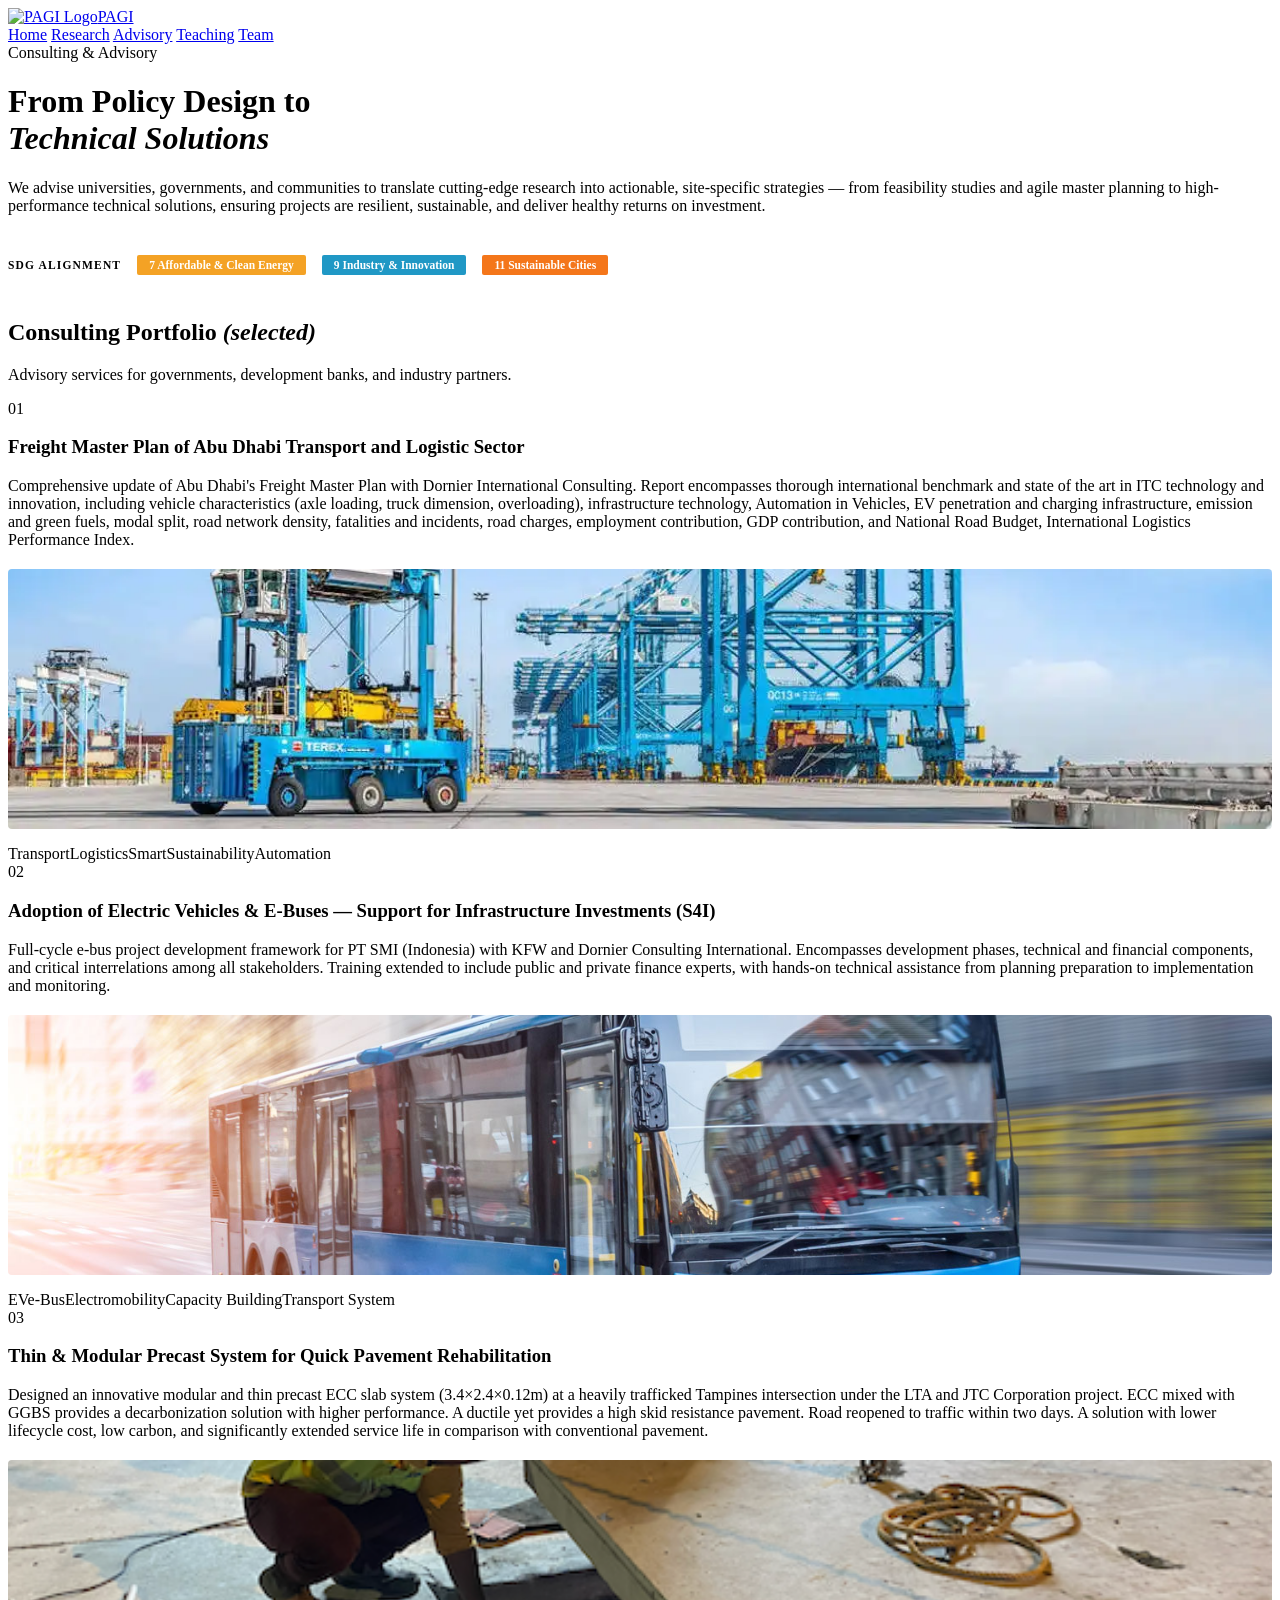
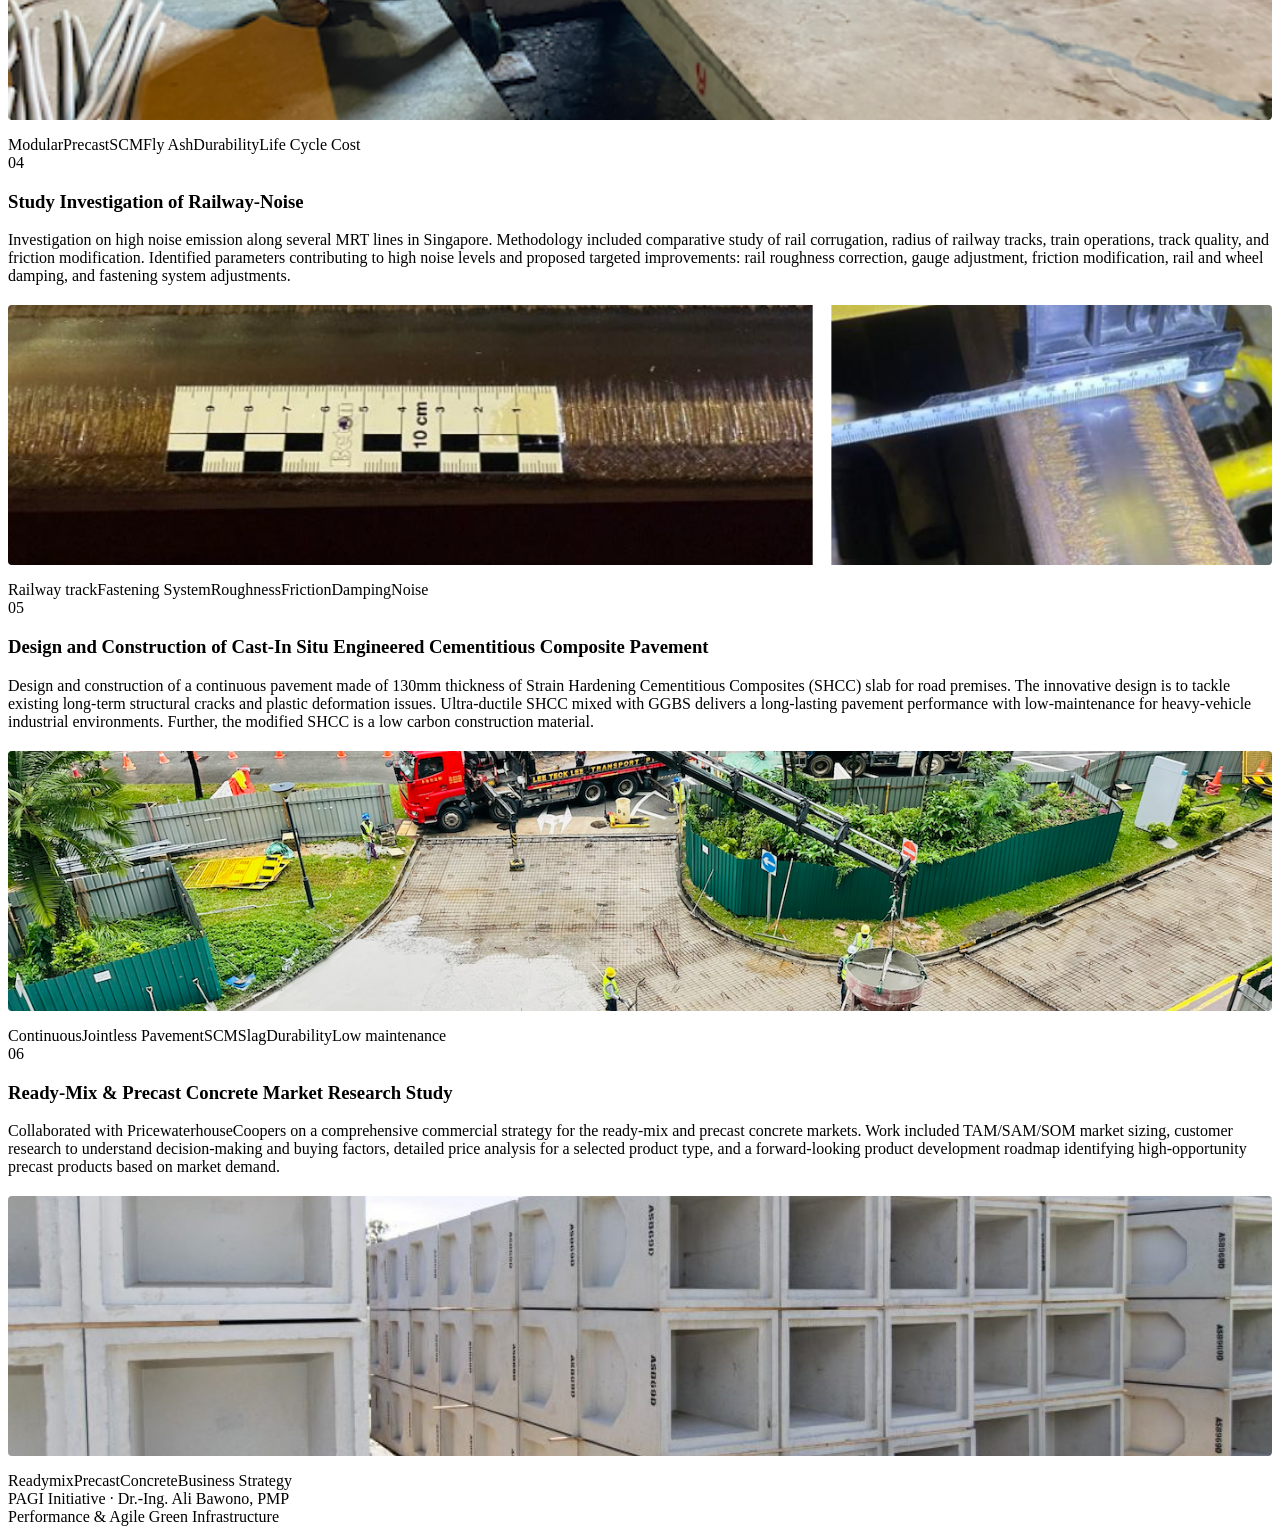
==== advisory.html @ 50b794b2 "Add files via upload - update page advisory - update page team - update photo profiles for researc" ====
<!DOCTYPE html>
<html lang="en">
<head>
<meta charset="UTF-8">
<meta name="viewport" content="width=device-width, initial-scale=1.0">
<title>Consulting &amp; Advisory | PAGI Initiative</title>
<link rel="preconnect" href="https://fonts.googleapis.com">
<link href="https://fonts.googleapis.com/css2?family=Playfair+Display:ital,wght@0,400;0,700;1,400&family=Lato:wght@300;400;700&display=swap" rel="stylesheet">
<link rel="stylesheet" href="style.css">
<style>
@media(max-width:1024px){.consult{grid-template-columns:1fr}.ci:nth-child(n){border-right:none}.ci:nth-last-child(n){border-bottom:var(--rule-lt)}}
.ci-img{width:100%;display:block;margin:20px 0 16px;border-radius:4px;object-fit:cover;max-height:260px;}
.ci-img-bottom{object-position:bottom;}
.ci-meta{margin:0 0 6px;font-size:.72rem;display:flex;gap:4px;flex-wrap:wrap;align-items:baseline;}
.ci-meta-label{font-weight:700;letter-spacing:.08em;text-transform:uppercase;color:var(--azure);white-space:nowrap;}
.ci-meta-val{color:var(--ink);}
</style>
</head>
<body>

<header>
  <div class="nav-top">
    <a href="index.html" class="nav-logo"><img src="Logo_PAGI.png" alt="PAGI Logo" class="nav-logo-img">PAGI</a>
    <nav class="nav-links">
      <a href="index.html">Home</a>
      <a href="research.html">Research</a>
      <a href="advisory.html" class="active">Advisory</a>
      <a href="teaching.html">Teaching</a>
      <a href="team.html">Team</a>
    </nav>
  </div>
</header>

<!-- PAGE HERO -->
<div class="page-hero">
  <div class="page-hero-inner">
    <div class="page-eyebrow">Consulting &amp; Advisory</div>
    <h1 class="page-h1">From Policy Design to<br><em>Technical Solutions</em></h1>
    <p class="page-desc">We advise universities, governments, and communities to translate cutting-edge research into actionable, site-specific strategies — from feasibility studies and agile master planning to high-performance technical solutions, ensuring projects are resilient, sustainable, and deliver healthy returns on investment.</p>
  </div>
</div>

<!-- SDG ALIGNMENT -->
<section style="background:var(--pale);border-bottom:var(--rule);padding:24px 0">
  <div class="s-inner" style="display:flex;align-items:center;gap:16px;flex-wrap:wrap">
    <span style="font-size:.72rem;font-weight:700;letter-spacing:.1em;text-transform:uppercase;color:var(--azure)">SDG Alignment</span>
    <span style="background:#f4a225;color:#fff;font-size:.72rem;font-weight:700;padding:4px 12px;border-radius:2px">7 Affordable &amp; Clean Energy</span>
    <span style="background:#2098c5;color:#fff;font-size:.72rem;font-weight:700;padding:4px 12px;border-radius:2px">9 Industry &amp; Innovation</span>
    <span style="background:#f4761a;color:#fff;font-size:.72rem;font-weight:700;padding:4px 12px;border-radius:2px">11 Sustainable Cities</span>
  </div>
</section>

<!-- CONSULTING PROJECTS -->
<section class="section">
  <div class="s-inner">
    <div class="s-head sr">
      <div><h2 class="s-title">Consulting Portfolio <em>(selected)</em></h2></div>
      <p class="s-sub">Advisory services for governments, development banks, and industry partners.</p>
    </div>
    <div class="consult">
      <div class="ci sr">
        <div class="ci-num">01</div>
        <h3 class="ci-title">Freight Master Plan of Abu Dhabi Transport and Logistic Sector</h3>
        <p class="ci-body">Comprehensive update of Abu Dhabi's Freight Master Plan with Dornier International Consulting. Report encompasses thorough international benchmark and state of the art in ITC technology and innovation, including vehicle characteristics (axle loading, truck dimension, overloading), infrastructure technology, Automation in Vehicles, EV penetration and charging infrastructure, emission and green fuels, modal split, road network density, fatalities and incidents, road charges, employment contribution, GDP contribution, and National Road Budget, International Logistics Performance Index.</p>
        <img src="01.png" alt="Freight Master Plan Abu Dhabi" class="ci-img ci-img-bottom">
        <div class="ci-tags"><span class="ctag">Transport</span><span class="ctag">Logistics</span><span class="ctag">Smart</span><span class="ctag">Sustainability</span><span class="ctag">Automation</span></div>
      </div>
      <div class="ci sr">
        <div class="ci-num">02</div>
        <h3 class="ci-title">Adoption of Electric Vehicles &amp; E-Buses — Support for Infrastructure Investments (S4I)</h3>
        <p class="ci-body">Full-cycle e-bus project development framework for PT SMI (Indonesia) with KFW and Dornier Consulting International. Encompasses development phases, technical and financial components, and critical interrelations among all stakeholders. Training extended to include public and private finance experts, with hands-on technical assistance from planning preparation to implementation and monitoring.</p>
        <img src="02.jpg" alt="EV & E-Bus Indonesia" class="ci-img">
        <div class="ci-tags"><span class="ctag">EV</span><span class="ctag">e-Bus</span><span class="ctag">Electromobility</span><span class="ctag">Capacity Building</span><span class="ctag">Transport System</span></div>
      </div>
      <div class="ci sr">
        <div class="ci-num">03</div>
        <h3 class="ci-title">Thin &amp; Modular Precast System for Quick Pavement Rehabilitation</h3>
        <p class="ci-body">Designed an innovative modular and thin precast ECC slab system (3.4×2.4×0.12m) at a heavily trafficked Tampines intersection under the LTA and JTC Corporation project. ECC mixed with GGBS provides a decarbonization solution with higher performance. A ductile yet provides a high skid resistance pavement. Road reopened to traffic within two days. A solution with lower lifecycle cost, low carbon, and significantly extended service life in comparison with conventional pavement.</p>
        <img src="03.png" alt="Thin & Modular Precast ECC Pavement Tampines" class="ci-img">
        <div class="ci-tags"><span class="ctag">Modular</span><span class="ctag">Precast</span><span class="ctag">SCM</span><span class="ctag">Fly Ash</span><span class="ctag">Durability</span><span class="ctag">Life Cycle Cost</span></div>
      </div>
      <div class="ci sr">
        <div class="ci-num">04</div>
        <h3 class="ci-title">Study Investigation of Railway-Noise</h3>
        <p class="ci-body">Investigation on high noise emission along several MRT lines in Singapore. Methodology included comparative study of rail corrugation, radius of railway tracks, train operations, track quality, and friction modification. Identified parameters contributing to high noise levels and proposed targeted improvements: rail roughness correction, gauge adjustment, friction modification, rail and wheel damping, and fastening system adjustments.</p>
        <img src="04.png" alt="Railway Noise Investigation Singapore MRT" class="ci-img">
        <div class="ci-tags"><span class="ctag">Railway track</span><span class="ctag">Fastening System</span><span class="ctag">Roughness</span><span class="ctag">Friction</span><span class="ctag">Damping</span><span class="ctag">Noise</span></div>
      </div>
      <div class="ci sr">
        <div class="ci-num">05</div>
        <h3 class="ci-title">Design and Construction of Cast-In Situ Engineered Cementitious Composite Pavement</h3>
        <p class="ci-body">Design and construction of a continuous pavement made of 130mm thickness of Strain Hardening Cementitious Composites (SHCC) slab for road premises. The innovative design is to tackle existing long-term structural cracks and plastic deformation issues. Ultra-ductile SHCC mixed with GGBS delivers a long-lasting pavement performance with low-maintenance for heavy-vehicle industrial environments. Further, the modified SHCC is a low carbon construction material.</p>
        <img src="05.png" alt="Cast-In-Situ ECC Pavement JTC Singapore" class="ci-img">
        <div class="ci-tags"><span class="ctag">Continuous</span><span class="ctag">Jointless Pavement</span><span class="ctag">SCM</span><span class="ctag">Slag</span><span class="ctag">Durability</span><span class="ctag">Low maintenance</span></div>
      </div>
      <div class="ci sr">
        <div class="ci-num">06</div>
        <h3 class="ci-title">Ready-Mix &amp; Precast Concrete Market Research Study</h3>
        <p class="ci-body">Collaborated with PricewaterhouseCoopers on a comprehensive commercial strategy for the ready-mix and precast concrete markets. Work included TAM/SAM/SOM market sizing, customer research to understand decision-making and buying factors, detailed price analysis for a selected product type, and a forward-looking product development roadmap identifying high-opportunity precast products based on market demand.</p>
        <img src="06.jpeg" alt="Ready-Mix & Precast Concrete Market Research" class="ci-img">
        <div class="ci-tags"><span class="ctag">Readymix</span><span class="ctag">Precast</span><span class="ctag">Concrete</span><span class="ctag">Business Strategy</span></div>
      </div>
    </div>
  </div>
</section>

<footer>
  <div class="fl">PAGI Initiative &#183; Dr.-Ing. Ali Bawono, PMP</div>
  <div class="fr">Performance &amp; Agile Green Infrastructure</div>
</footer>

<script>
(function(){
  var io=new IntersectionObserver(function(entries){entries.forEach(function(e){if(e.isIntersecting){var g=e.target.parentElement.querySelectorAll('.sr:not(.in)');var d=0;g.forEach(function(s){if(s.getBoundingClientRect().top<window.innerHeight+60){setTimeout(function(){s.classList.add('in');},d);d+=65;}});e.target.classList.add('in');io.unobserve(e.target);}});},{threshold:0.06,rootMargin:'0px 0px -24px 0px'});
  document.querySelectorAll('.sr').forEach(function(el){io.observe(el);});
})();
</script>
</body>
</html>
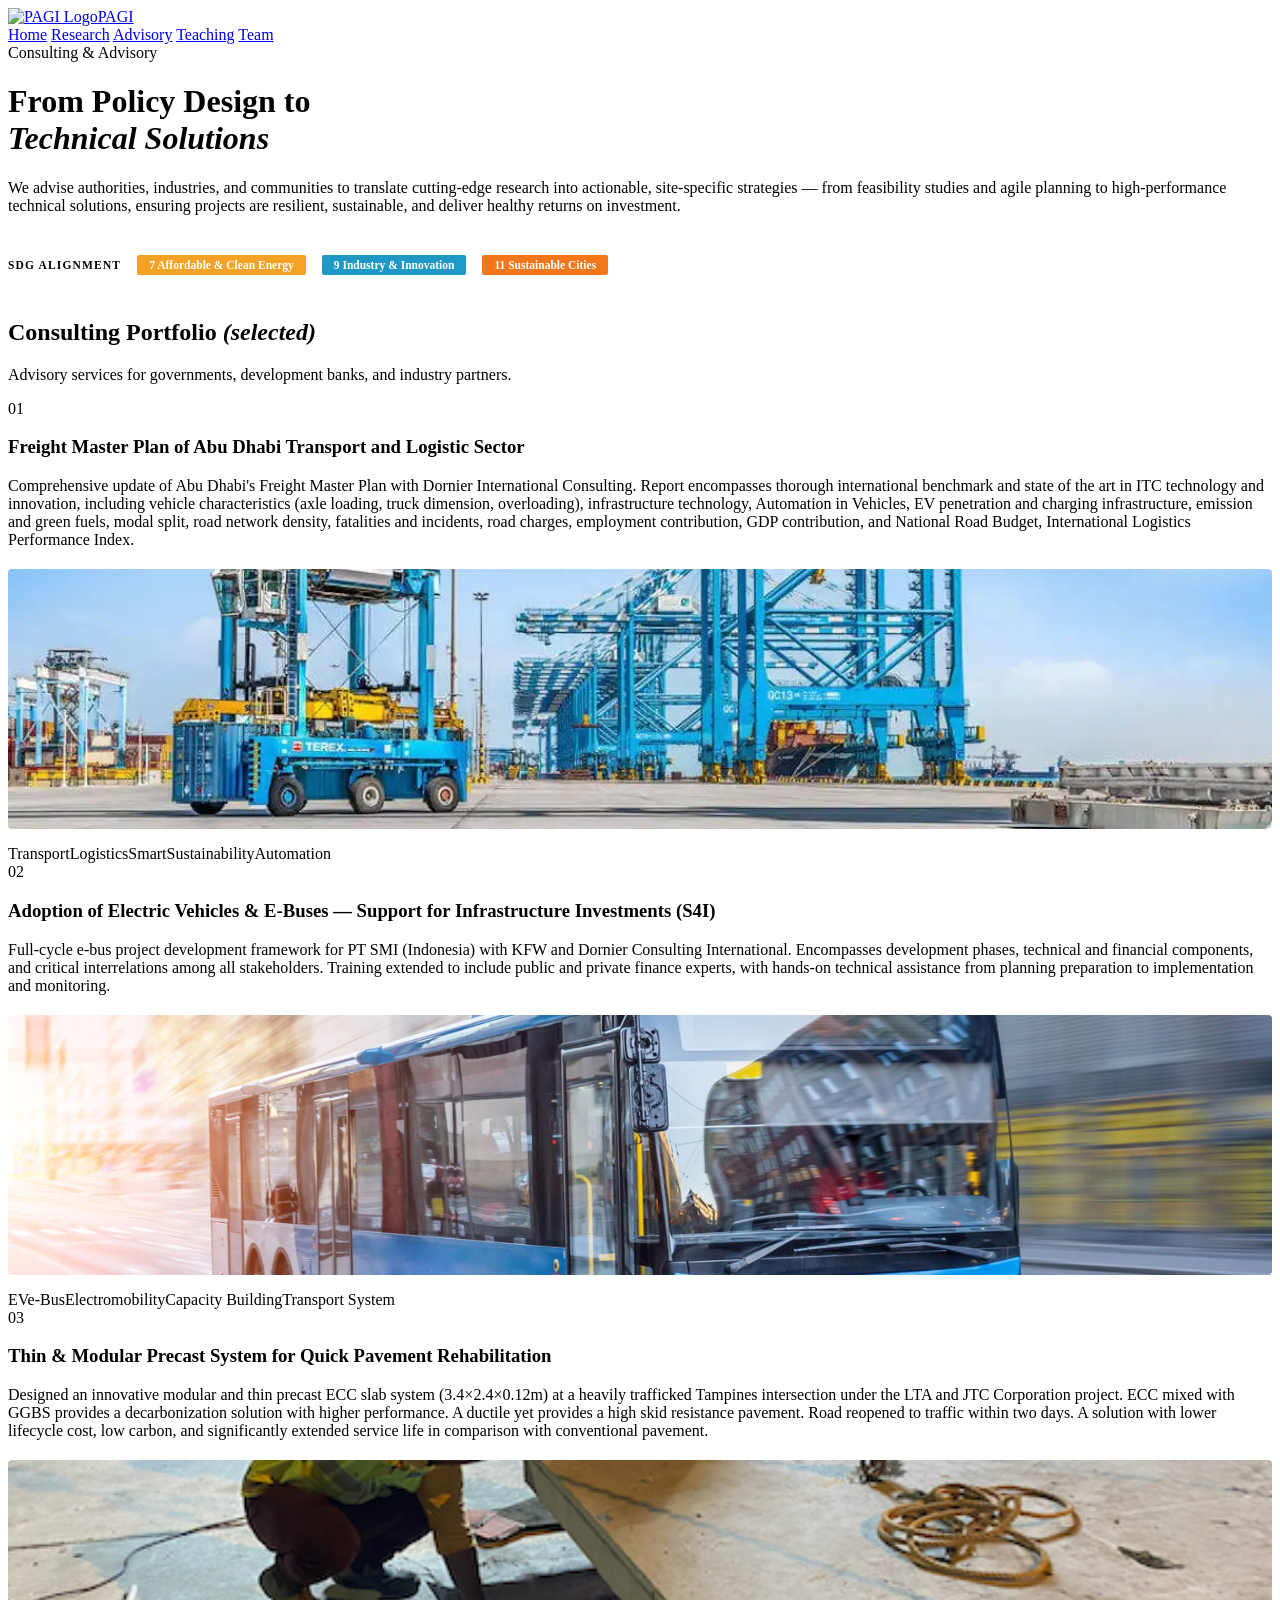
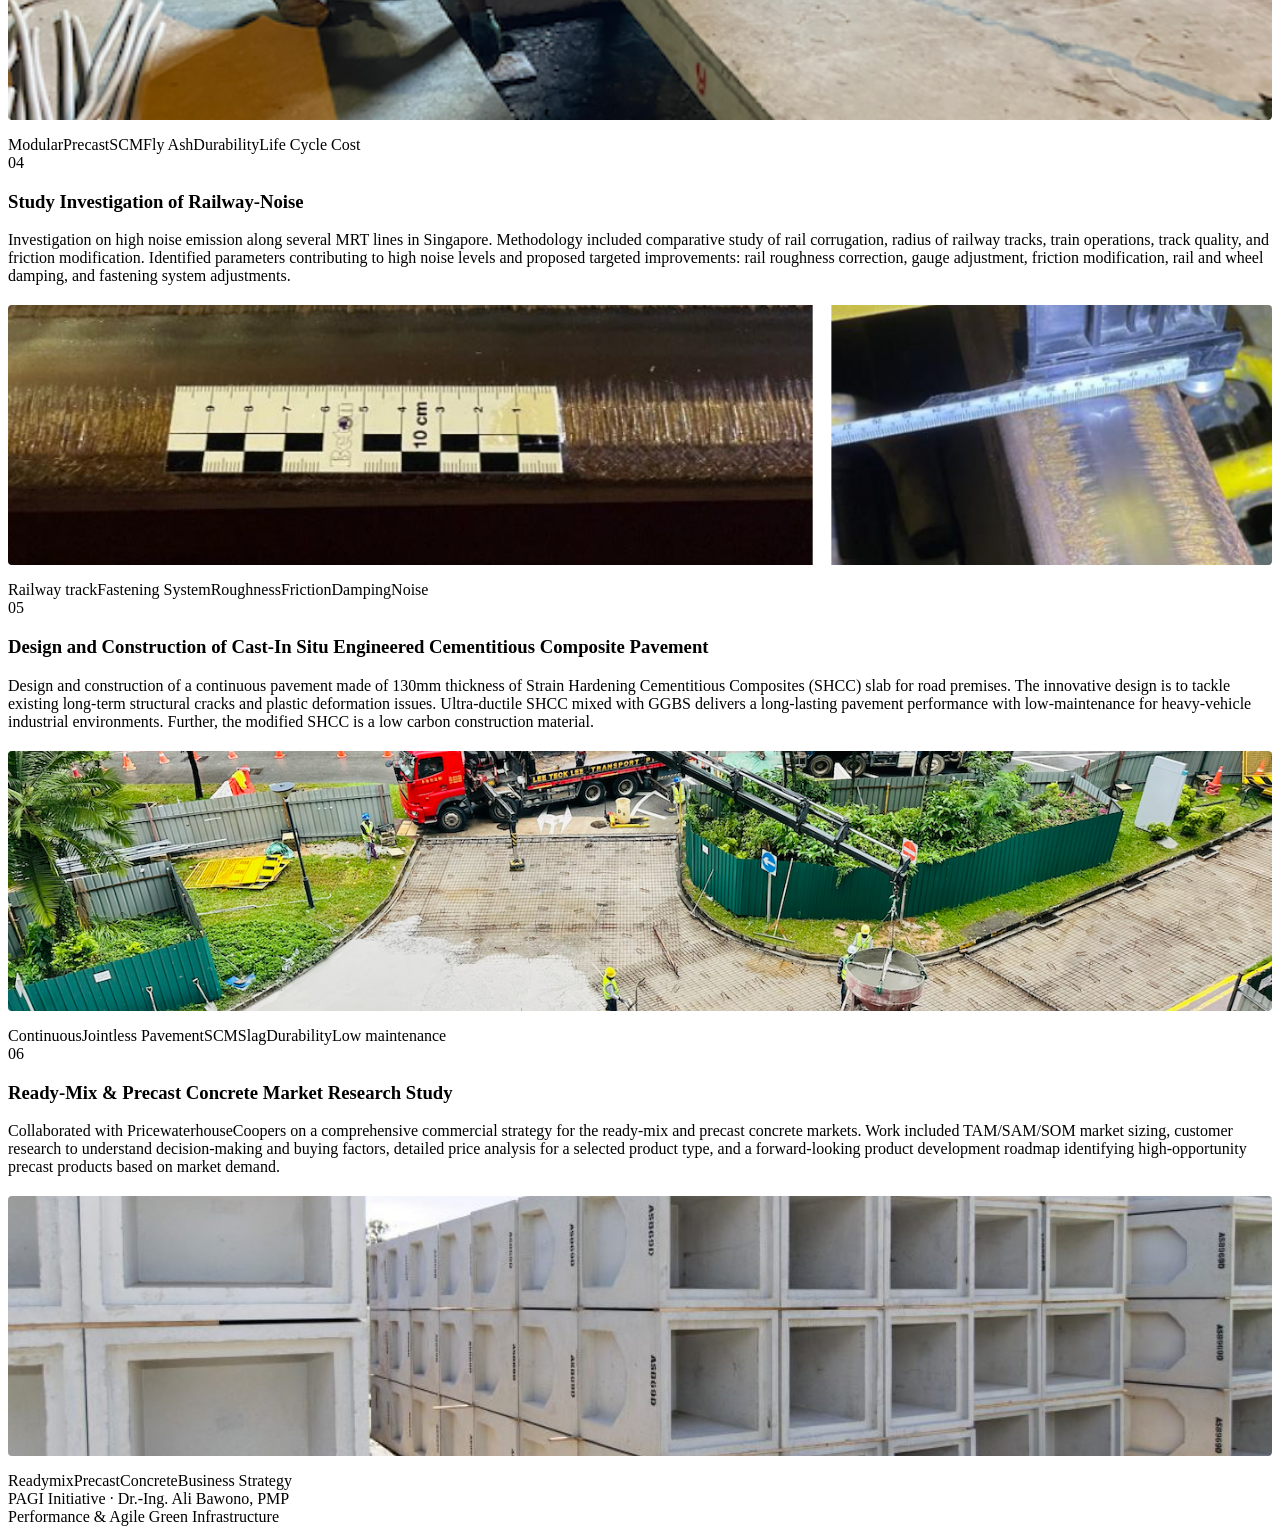
==== commit 89096368: "Add files via upload update page advisory - main description" ====
--- a/advisory.html
+++ b/advisory.html
@@ -36,7 +36,7 @@
   <div class="page-hero-inner">
     <div class="page-eyebrow">Consulting &amp; Advisory</div>
     <h1 class="page-h1">From Policy Design to<br><em>Technical Solutions</em></h1>
-    <p class="page-desc">We advise universities, governments, and communities to translate cutting-edge research into actionable, site-specific strategies — from feasibility studies and agile master planning to high-performance technical solutions, ensuring projects are resilient, sustainable, and deliver healthy returns on investment.</p>
+    <p class="page-desc">We advise authorities, industries, and communities to translate cutting-edge research into actionable, site-specific strategies — from feasibility studies and agile planning to high-performance technical solutions, ensuring projects are resilient, sustainable, and deliver healthy returns on investment.</p>
   </div>
 </div>
 
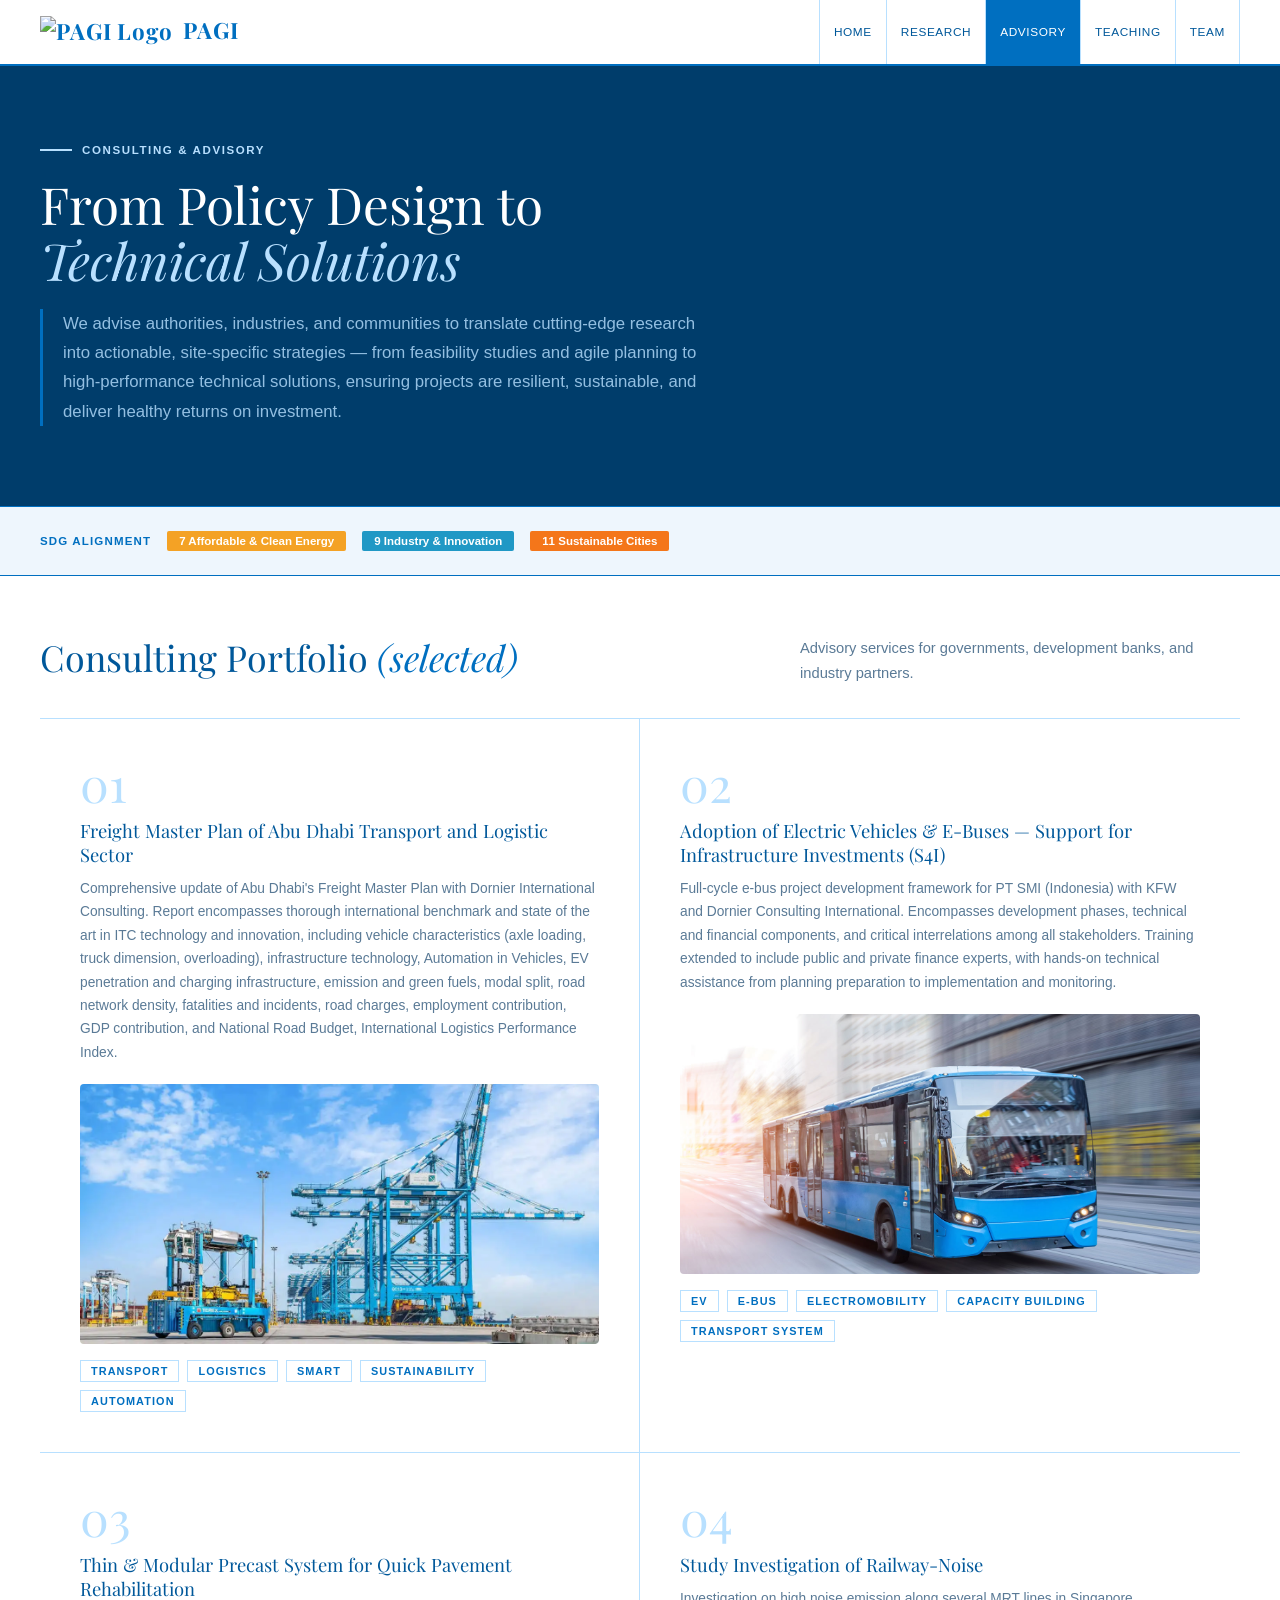
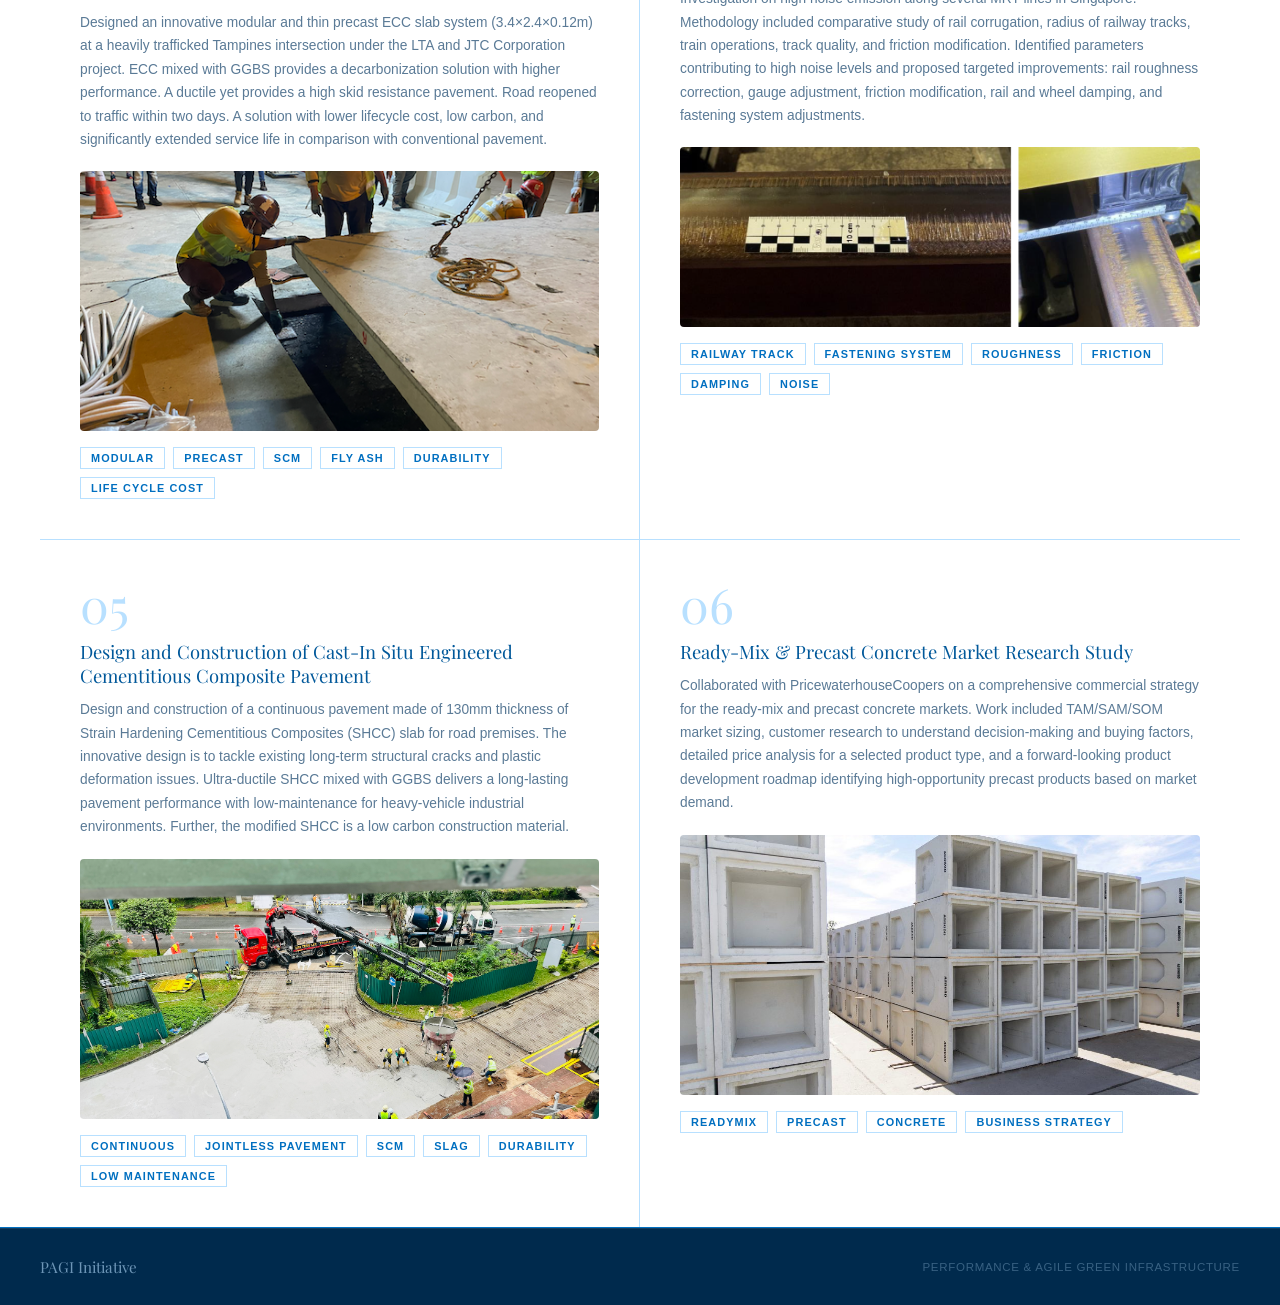
==== commit f02d6c36: "Add files via upload update Hamburger styles for all pages" ====
--- a/advisory.html
+++ b/advisory.html
@@ -28,8 +28,35 @@
       <a href="teaching.html">Teaching</a>
       <a href="team.html">Team</a>
     </nav>
+    <button class="nav-hamburger" id="navHamburger" aria-label="Open menu">
+      <span></span><span></span><span></span>
+    </button>
   </div>
 </header>
+<nav class="nav-drawer" id="navDrawer">
+  <a href="index.html">Home</a>
+  <a href="research.html">Research</a>
+  <a href="advisory.html" class="active">Advisory</a>
+  <a href="teaching.html">Teaching</a>
+  <a href="team.html">Team</a>
+</nav>
+<script>
+(function(){
+  var btn=document.getElementById('navHamburger');
+  var drawer=document.getElementById('navDrawer');
+  btn.addEventListener('click',function(){
+    var open=drawer.classList.toggle('open');
+    btn.classList.toggle('open',open);
+    btn.setAttribute('aria-label',open?'Close menu':'Open menu');
+  });
+  drawer.querySelectorAll('a').forEach(function(a){
+    a.addEventListener('click',function(){
+      drawer.classList.remove('open');
+      btn.classList.remove('open');
+    });
+  });
+})();
+</script>
 
 <!-- PAGE HERO -->
 <div class="page-hero">
@@ -105,7 +132,7 @@
 </section>
 
 <footer>
-  <div class="fl">PAGI Initiative &#183; Dr.-Ing. Ali Bawono, PMP</div>
+  <div class="fl">PAGI Initiative</div>
   <div class="fr">Performance &amp; Agile Green Infrastructure</div>
 </footer>
 
--- a/style.css
+++ b/style.css
@@ -0,0 +1,175 @@
+*,*::before,*::after{margin:0;padding:0;box-sizing:border-box}
+html{scroll-behavior:smooth;font-size:16px}
+
+:root{
+  --navy:   #003d6b;
+  --blue:   #00589a;
+  --azure:  #006fc0;
+  --sky:    #b8e0ff;
+  --mint:   #e3f5e4;
+  --pale:   #eef6fd;
+  --white:  #ffffff;
+  --gray:   #5a7a96;
+  --lgray:  #91aec0;
+  --border: #b8e0ff;
+  --rule:   1px solid #006fc0;
+  --rule-lt:1px solid #b8e0ff;
+}
+
+body{font-family:'Lato',sans-serif;font-weight:300;color:#1a2e40;background:#fff;-webkit-font-smoothing:antialiased}
+
+/* NAV */
+header{position:fixed;top:0;left:0;right:0;z-index:200;background:#fff;border-bottom:2px solid var(--azure)}
+.nav-top{display:flex;align-items:center;justify-content:space-between;padding:0 40px;height:64px}
+.nav-logo{font-family:'Playfair Display',serif;font-size:1.4rem;font-weight:700;color:var(--azure);text-decoration:none;letter-spacing:.04em;flex-shrink:0}
+.nav-links{display:flex;align-items:center}
+.nav-links a{display:block;padding:0 14px;height:64px;line-height:64px;font-size:.74rem;font-weight:400;letter-spacing:.05em;text-transform:uppercase;color:var(--blue);text-decoration:none;border-left:var(--rule-lt);transition:background .15s,color .15s;white-space:nowrap}
+.nav-links a:last-child{border-right:var(--rule-lt)}
+.nav-links a:hover,.nav-links a.active{background:var(--azure);color:#fff}
+.nav-cta{background:var(--azure)!important;color:#fff!important;border-left:var(--rule)!important}
+.nav-cta:hover{background:var(--blue)!important}
+
+/* BUTTONS */
+.btn-p{display:inline-flex;align-items:center;gap:8px;background:var(--azure);color:#fff;padding:14px 28px;font-size:.8rem;font-weight:700;letter-spacing:.08em;text-transform:uppercase;text-decoration:none;transition:background .15s}
+.btn-p:hover{background:var(--blue)}
+.btn-o{display:inline-flex;align-items:center;gap:8px;background:transparent;color:var(--azure);padding:13px 28px;font-size:.8rem;font-weight:700;letter-spacing:.08em;text-transform:uppercase;text-decoration:none;border:var(--rule);transition:all .15s}
+.btn-o:hover{background:var(--azure);color:#fff}
+
+/* SECTION COMMONS */
+.section{border-bottom:var(--rule)}
+.s-inner{max-width:1280px;margin:0 auto;padding:0 40px}
+.s-head{padding:60px 0 32px;display:flex;align-items:flex-start;justify-content:space-between;gap:40px;border-bottom:var(--rule-lt)}
+.eyebrow{font-size:.7rem;font-weight:700;letter-spacing:.14em;text-transform:uppercase;color:var(--azure);margin-bottom:12px}
+.s-title{font-family:'Playfair Display',serif;font-size:clamp(1.8rem,2.8vw,2.6rem);font-weight:400;line-height:1.2;color:var(--blue)}
+.s-title em{font-style:italic;color:var(--azure)}
+.s-sub{font-size:.92rem;color:var(--gray);line-height:1.7;font-weight:300;max-width:440px;align-self:flex-end}
+
+/* CARDS */
+.cards{display:grid;grid-template-columns:repeat(3,1fr)}
+.card{border-right:var(--rule-lt);border-bottom:var(--rule-lt);transition:background .2s;cursor:default}
+.card:nth-child(3n){border-right:none}
+.card:hover{background:var(--pale)}
+.card-img{width:100%;aspect-ratio:16/9;position:relative;overflow:hidden;display:flex;align-items:center;justify-content:center}
+.card-body{padding:24px 28px 28px}
+.c-tag{font-size:.68rem;font-weight:700;letter-spacing:.12em;text-transform:uppercase;margin-bottom:10px;color:var(--azure)}
+.c-title{font-family:'Playfair Display',serif;font-size:1.1rem;font-weight:400;line-height:1.35;color:var(--blue);margin-bottom:12px}
+.c-desc{font-size:.84rem;line-height:1.7;color:var(--gray);font-weight:300;margin-bottom:16px}
+.c-meta{font-size:.72rem;font-weight:400;color:var(--lgray);letter-spacing:.04em}
+.c-meta strong{color:var(--blue);font-weight:700}
+.ci-lbl{font-size:.65rem;letter-spacing:.14em;text-transform:uppercase;color:rgba(184,224,255,.45);position:absolute;bottom:10px;left:14px}
+.csvg{opacity:.18}
+
+/* CONSULTING GRID */
+.consult{display:grid;grid-template-columns:1fr 1fr}
+.ci{padding:40px;border-right:var(--rule-lt);border-bottom:var(--rule-lt);transition:background .15s;cursor:default}
+.ci:nth-child(2n){border-right:none}
+.ci:nth-last-child(-n+2){border-bottom:none}
+.ci:hover{background:var(--pale)}
+.ci-num{font-family:'Playfair Display',serif;font-size:3rem;font-weight:400;color:var(--border);line-height:1;margin-bottom:12px}
+.ci-title{font-family:'Playfair Display',serif;font-size:1.15rem;font-weight:400;color:var(--blue);margin-bottom:10px;line-height:1.3}
+.ci-body{font-size:.86rem;color:var(--gray);line-height:1.7;font-weight:300}
+.ci-tags{margin-top:16px;display:flex;flex-wrap:wrap;gap:8px}
+.ctag{font-size:.68rem;font-weight:700;letter-spacing:.1em;text-transform:uppercase;padding:4px 10px;border:1px solid var(--border);color:var(--azure)}
+
+/* TEACHING GRID */
+.teach-grid{display:grid;grid-template-columns:repeat(3,1fr)}
+.tcard{border-right:var(--rule-lt);border-bottom:var(--rule-lt);transition:background .15s;cursor:default}
+.tcard:nth-child(3n){border-right:none}
+.tcard:hover{background:var(--pale)}
+.tcard-img{width:100%;height:200px;display:flex;align-items:center;justify-content:center;position:relative;overflow:hidden}
+.tcard-body{padding:28px}
+.t-label{font-size:.68rem;font-weight:700;letter-spacing:.12em;text-transform:uppercase;margin-bottom:10px;color:var(--azure)}
+.t-title{font-family:'Playfair Display',serif;font-size:1.05rem;font-weight:400;line-height:1.35;color:var(--blue);margin-bottom:10px}
+.t-desc{font-size:.82rem;color:var(--gray);line-height:1.65;font-weight:300}
+.t-partner{margin-top:14px;font-size:.72rem;color:var(--lgray)}
+.t-partner strong{color:var(--blue);font-weight:700}
+
+/* AWARDS */
+.aw-grid{display:grid;grid-template-columns:repeat(4,1fr)}
+.aw-item{padding:40px 32px;border-right:var(--rule-lt);transition:background .15s;cursor:default}
+.aw-item:last-child{border-right:none}
+.aw-item:hover{background:var(--pale)}
+.aw-icon{font-size:2rem;margin-bottom:16px;display:block}
+.aw-title{font-family:'Playfair Display',serif;font-size:.95rem;font-weight:400;color:var(--blue);margin-bottom:8px;line-height:1.35}
+.aw-body{font-size:.8rem;color:var(--gray);line-height:1.6;font-weight:300}
+
+/* PAGE HERO (sub-pages) */
+.page-hero{margin-top:64px;background:var(--navy);padding:80px 40px;border-bottom:var(--rule)}
+.page-hero-inner{max-width:1280px;margin:0 auto}
+.page-eyebrow{font-size:.72rem;font-weight:700;letter-spacing:.14em;text-transform:uppercase;color:var(--sky);margin-bottom:20px;display:flex;align-items:center;gap:10px}
+.page-eyebrow::before{content:'';display:inline-block;width:32px;height:2px;background:var(--sky)}
+.page-h1{font-family:'Playfair Display',serif;font-size:clamp(2.2rem,4vw,3.8rem);font-weight:400;line-height:1.1;color:#fff;margin-bottom:20px}
+.page-h1 em{font-style:italic;color:var(--sky)}
+.page-desc{font-size:1.05rem;line-height:1.75;color:rgba(184,224,255,.8);font-weight:300;max-width:680px;border-left:3px solid var(--azure);padding-left:20px}
+
+/* FOOTER */
+footer{background:#002a4d;border-top:1px solid rgba(184,224,255,.1);padding:28px 40px;display:flex;align-items:center;justify-content:space-between}
+.fl{font-family:'Playfair Display',serif;font-size:.95rem;color:rgba(184,224,255,.6)}
+.fr{font-size:.72rem;color:rgba(184,224,255,.3);letter-spacing:.06em;text-transform:uppercase}
+
+/* CONTACT */
+.contact{background:var(--navy)}
+.ct-inner{max-width:1280px;margin:0 auto;padding:0 40px;display:grid;grid-template-columns:1fr 1fr}
+.ct-left{padding:80px 60px 80px 0;border-right:1px solid rgba(184,224,255,.15)}
+.ct-left .eyebrow{color:var(--sky)}
+.ct-left h2{font-family:'Playfair Display',serif;font-size:clamp(1.8rem,2.5vw,2.4rem);font-weight:400;color:#fff;line-height:1.2;margin-bottom:24px}
+.ct-left p{font-size:.95rem;color:rgba(184,224,255,.75);line-height:1.75;font-weight:300;margin-bottom:40px}
+.ct-links{display:flex;flex-direction:column}
+.cl{display:flex;align-items:center;gap:14px;padding:18px 0;border-bottom:1px solid rgba(184,224,255,.12);text-decoration:none;color:#fff;font-size:.9rem;font-weight:300;transition:color .15s}
+.cl:first-child{border-top:1px solid rgba(184,224,255,.12)}
+.cl:hover{color:var(--sky)}
+.cl-icon{opacity:.6}
+.ct-right{padding:80px 0 80px 60px}
+.ct-right h3{font-family:'Playfair Display',serif;font-size:1.3rem;font-weight:400;color:#fff;margin-bottom:28px}
+.sdg-grid{display:grid;grid-template-columns:1fr 1fr;gap:16px}
+.sdg{padding:20px;border:1px solid rgba(184,224,255,.12);transition:border-color .15s,background .15s;cursor:default}
+.sdg:hover{border-color:var(--azure);background:rgba(0,111,192,.12)}
+.sdg-n{font-family:'Playfair Display',serif;font-size:1.8rem;font-weight:400;line-height:1;margin-bottom:8px}
+.sdg-name{font-size:.75rem;font-weight:700;letter-spacing:.04em;color:#fff;margin-bottom:5px}
+.sdg-note{font-size:.72rem;color:rgba(184,224,255,.5);line-height:1.4;font-weight:300}
+
+/* SCROLL REVEAL */
+.sr{opacity:0;transform:translateY(20px);transition:opacity .55s ease,transform .55s ease}
+.sr.in{opacity:1;transform:none}
+
+/* RESPONSIVE */
+@media(max-width:1024px){
+  .cards{grid-template-columns:1fr 1fr}
+  .card:nth-child(3n){border-right:var(--rule-lt)}
+  .card:nth-child(2n){border-right:none}
+  .aw-grid{grid-template-columns:1fr 1fr}
+  .aw-item:nth-child(2n){border-right:none}
+  .aw-item{border-bottom:var(--rule-lt)}
+  .ct-inner{grid-template-columns:1fr}
+  .ct-left{border-right:none;padding:60px 0 40px;border-bottom:1px solid rgba(184,224,255,.12)}
+  .ct-right{padding:40px 0 60px}
+}
+/* HAMBURGER BUTTON */
+.nav-hamburger{display:none;flex-direction:column;justify-content:center;align-items:center;gap:5px;width:40px;height:40px;background:none;border:none;cursor:pointer;padding:4px;flex-shrink:0}
+.nav-hamburger span{display:block;width:24px;height:2px;background:var(--azure);border-radius:2px;transition:transform .25s,opacity .25s}
+.nav-hamburger.open span:nth-child(1){transform:translateY(7px) rotate(45deg)}
+.nav-hamburger.open span:nth-child(2){opacity:0}
+.nav-hamburger.open span:nth-child(3){transform:translateY(-7px) rotate(-45deg)}
+
+/* MOBILE DRAWER */
+.nav-drawer{display:none;position:fixed;top:64px;left:0;right:0;background:#fff;border-bottom:2px solid var(--azure);z-index:199;flex-direction:column;box-shadow:0 8px 24px rgba(0,61,107,.12)}
+.nav-drawer.open{display:flex}
+.nav-drawer a{display:block;padding:16px 24px;font-size:.85rem;font-weight:700;letter-spacing:.06em;text-transform:uppercase;color:var(--blue);text-decoration:none;border-bottom:var(--rule-lt);transition:background .15s,color .15s}
+.nav-drawer a:last-child{border-bottom:none}
+.nav-drawer a:hover,.nav-drawer a.active{background:var(--azure);color:#fff}
+
+@media(max-width:768px){
+  .nav-links{display:none}
+  .nav-hamburger{display:flex}
+  .nav-top{padding:0 20px}
+  .s-inner,.ct-inner,.page-hero{padding:0 20px}
+  .page-hero{padding:60px 20px}
+  .cards,.teach-grid{grid-template-columns:1fr}
+  .card:nth-child(n){border-right:none}
+  .consult{grid-template-columns:1fr}
+  .ci:nth-child(n){border-right:none}
+  .sdg-grid{grid-template-columns:1fr}
+  footer{flex-direction:column;gap:10px;align-items:flex-start;padding:28px 20px}
+}
+
+.nav-logo-img{height:32px;width:auto;display:inline-block;vertical-align:middle;margin-right:10px;position:relative;top:-1px}
